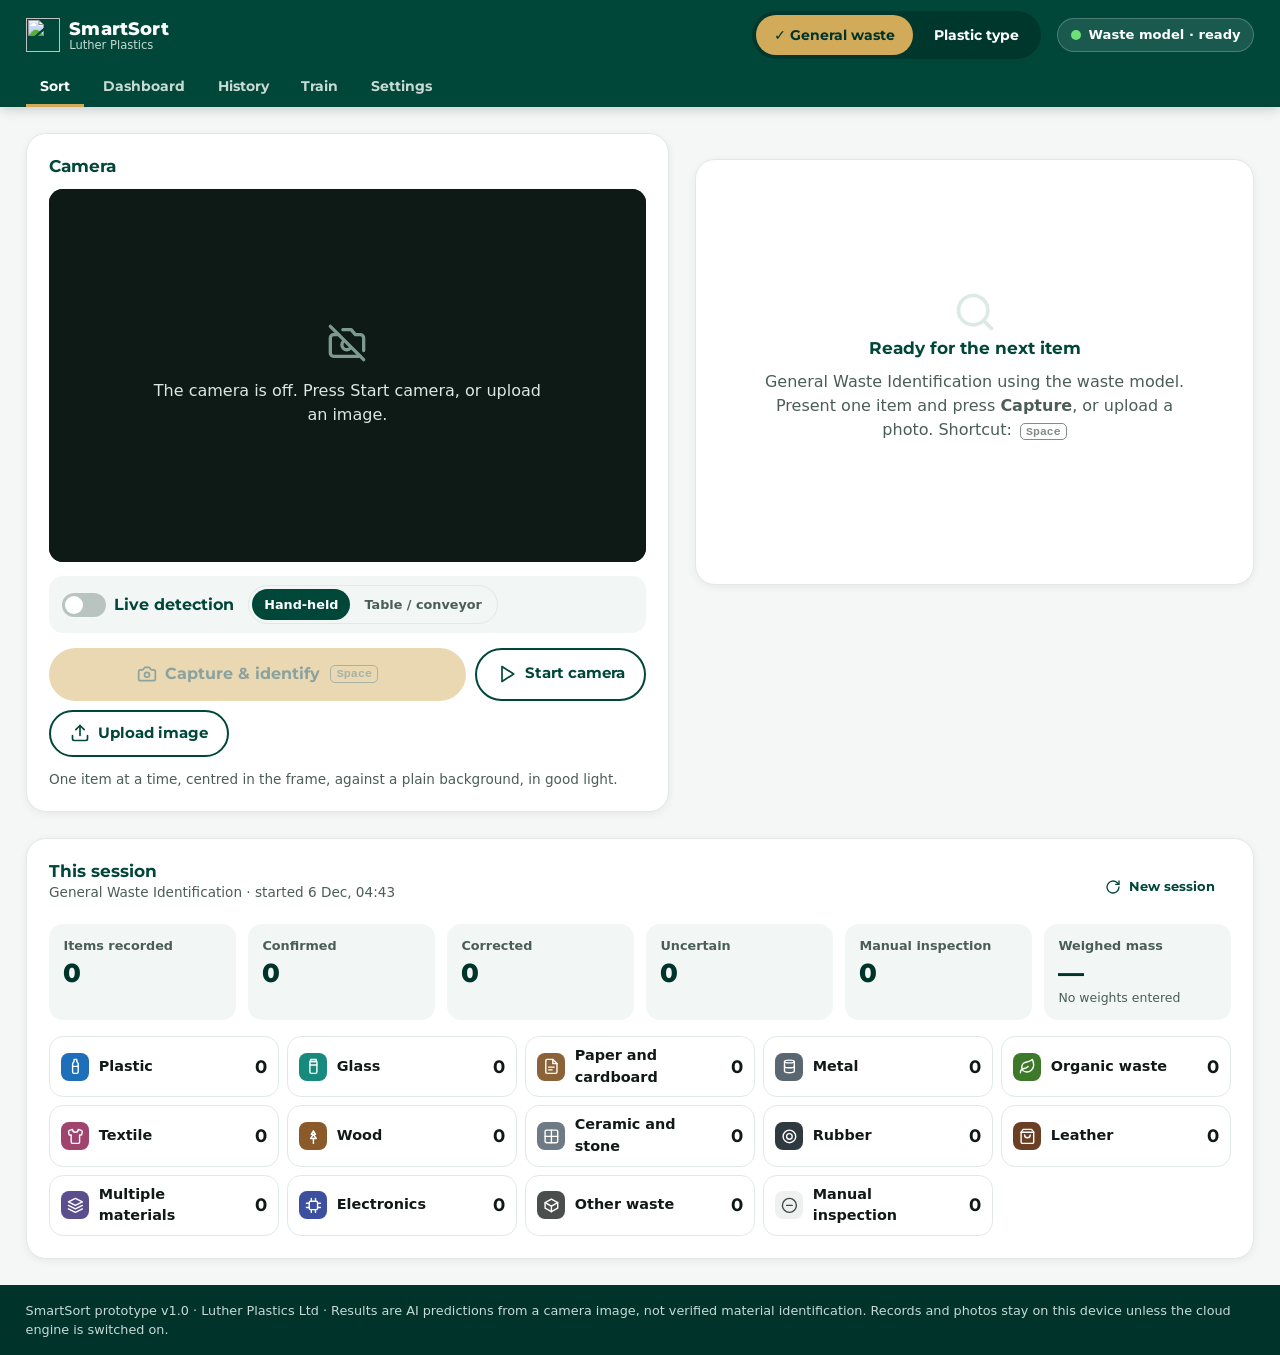
==== index.html @ f482f309 "SmartSort: AI-assisted waste identification and sorting prototype Browser-based operator console for" ====
<!DOCTYPE html>
<html lang="en">
<head>
<meta charset="UTF-8">
<meta name="viewport" content="width=device-width, initial-scale=1.0">
<title>SmartSort | Luther Plastics</title>
<meta name="description" content="SmartSort: AI-assisted waste identification and sorting for recycling stations. A Luther Plastics prototype.">
<meta name="robots" content="noindex">
<meta name="theme-color" content="#004739">
<link rel="icon" type="image/png" href="../assets/img/logomark-gold.png">
<link rel="manifest" href="manifest.webmanifest">
<link rel="stylesheet" href="css/smartsort.css">
</head>
<body>
  <a class="skip-link" href="#main">Skip to content</a>

  <header class="topbar">
    <div class="topbar-row">
      <div class="brand">
        <img src="../assets/img/logomark-gold.png" alt="" width="34" height="34">
        <div class="brand-text"><b>SmartSort</b><span>Luther Plastics</span></div>
      </div>

      <div class="mode-switch" role="radiogroup" aria-label="Operating mode" id="mode-switch">
        <button type="button" role="radio" data-mode="general" aria-checked="true">General waste</button>
        <button type="button" role="radio" data-mode="plastic" aria-checked="false">Plastic type</button>
      </div>

      <div class="engine-chip" id="engine-chip" data-state="loading" role="status">
        <span class="engine-dot" aria-hidden="true"></span>
        <span id="engine-text">Starting&hellip;</span>
        <button type="button" class="link-btn" id="engine-retry" hidden>Retry</button>
      </div>
    </div>
    <nav class="tabs" aria-label="Sections">
      <button type="button" data-view="sort" aria-current="page">Sort</button>
      <button type="button" data-view="dashboard">Dashboard</button>
      <button type="button" data-view="history">History</button>
      <button type="button" data-view="train">Train</button>
      <button type="button" data-view="settings">Settings</button>
    </nav>
  </header>

  <div class="banners" id="banners" aria-live="polite"></div>

  <main id="main">
    <!-- ================= SORT ================= -->
    <section class="view" id="view-sort" aria-labelledby="sort-title">
      <h1 class="visually-hidden" id="sort-title">Sort items</h1>
      <div class="sort-grid">
        <div class="panel camera-panel">
          <div class="panel-head">
            <h2>Camera</h2>
            <label class="camera-select-wrap" hidden>
              <span class="visually-hidden">Camera</span>
              <select id="camera-select"></select>
            </label>
          </div>
          <div class="viewport" id="viewport">
            <video id="video" playsinline muted autoplay></video>
            <div class="frame-guide" aria-hidden="true"></div>
            <canvas class="overlay" id="overlay" aria-hidden="true"></canvas>
            <div class="flash" id="flash" aria-hidden="true"></div>
            <div class="viewport-msg" id="camera-msg">
              <div id="camera-msg-icon"></div>
              <p id="camera-msg-text">The camera is off.</p>
            </div>
          </div>
          <div class="live-bar">
            <label class="switch"><input type="checkbox" id="live-toggle" role="switch"><span class="switch-ui" aria-hidden="true"></span><span>Live detection</span></label>
            <div class="seg seg-sm" role="radiogroup" aria-label="Live layout" id="live-layout">
              <button type="button" role="radio" data-layout="handheld" aria-checked="true">Hand-held</button>
              <button type="button" role="radio" data-layout="table" aria-checked="false">Table / conveyor</button>
            </div>
            <button type="button" class="btn btn-outline btn-sm" id="btn-learn-bg" hidden>Learn empty background</button>
            <span class="live-stats small text-muted" id="live-stats" aria-live="off"></span>
          </div>
          <div class="camera-controls">
            <button type="button" class="btn btn-primary btn-lg" id="btn-capture" disabled>
              <span data-icon="camera"></span> Capture &amp; identify <kbd>Space</kbd>
            </button>
            <button type="button" class="btn btn-outline" id="btn-camera"><span data-icon="play"></span> <span>Start camera</span></button>
            <label class="btn btn-outline" for="file-input"><span data-icon="upload"></span> Upload image</label>
            <input type="file" id="file-input" accept="image/*" class="visually-hidden">
          </div>
          <p class="hint">One item at a time, centred in the frame, against a plain background, in good light.</p>
        </div>

        <div class="panel result-panel" id="result-panel" aria-live="polite" aria-busy="false"></div>
      </div>

      <section class="panel session-panel" aria-labelledby="session-title">
        <div class="panel-head">
          <div>
            <h2 id="session-title">This session</h2>
            <p class="text-muted small" id="session-meta"></p>
          </div>
          <button type="button" class="btn btn-ghost btn-sm" id="btn-new-session"><span data-icon="refresh"></span> New session</button>
        </div>
        <div id="session-body"></div>
      </section>
    </section>

    <section class="view" id="view-dashboard" hidden aria-label="Dashboard"></section>
    <section class="view" id="view-history" hidden aria-label="History"></section>
    <section class="view" id="view-train" hidden aria-label="Train the local model"></section>
    <section class="view" id="view-settings" hidden aria-label="Settings"></section>
  </main>

  <footer class="footer">
    <p>SmartSort prototype v1.0 &middot; Luther Plastics Ltd &middot; Results are AI predictions from a camera image, not verified material identification. Records and photos stay on this device unless the cloud engine is switched on.</p>
  </footer>

  <div class="toast" id="toast" role="status" aria-live="polite"></div>
  <div class="tooltip" id="tooltip" role="tooltip" hidden></div>

  <script type="module" src="js/app.js"></script>
</body>
</html>
---- css/smartsort.css ----
/* =========================================================
   SMARTSORT, STYLES
   Brand tokens match ../assets/css/app.css (Luther Plastics Brand
   Guidelines 2026). Operator screen: high contrast, large targets,
   status always shown with an icon and words, never colour alone.
   ========================================================= */
@import url('https://fonts.googleapis.com/css2?family=Montserrat:wght@500;600;700;800&display=swap');

:root{
  --lp-green:#004739; --lp-green-2:#237428; --lp-gold:#D1AB59;
  --lp-green-900:#00332A; --lp-green-700:#0B5442; --lp-green-100:#DCE9E4; --lp-green-50:#F2F7F5;
  --lp-gold-600:#B58C3E; --lp-gold-200:#EFDDB2;
  --color-text:#101915; --color-text-muted:#4B5D57; --color-border:#E1E9E6;
  --color-on-dark-muted:#C7DAD3; --color-danger:#B3261E;
  --bg:#F4F7F6; --surface:#FFFFFF;
  --ok:#1E6B24; --ok-bg:#E3F1E4; --ok-line:#7DB883;
  --warn:#6B4A00; --warn-bg:#FFF3D6; --warn-line:#E0A100;
  --none:#3E4A46; --none-bg:#EEF1F0; --none-line:#B9C4C0;
  --font-heading:'Montserrat','Segoe UI',system-ui,Arial,sans-serif;
  --font-body:'Segoe UI',system-ui,-apple-system,'Montserrat',Arial,sans-serif;
  --radius-sm:8px; --radius-md:14px; --radius-lg:20px; --radius-pill:999px;
  --shadow-sm:0 2px 8px rgba(0,20,14,0.06); --shadow-md:0 12px 32px rgba(0,20,14,0.10);
  --ease:cubic-bezier(0.16,1,0.3,1);
  --gutter:clamp(16px, 2vw, 28px);
}

*,*::before,*::after{ box-sizing:border-box; }
html{ -webkit-text-size-adjust:100%; }
body{ margin:0; font-family:var(--font-body); color:var(--color-text); background:var(--bg); line-height:1.5; min-height:100vh; display:flex; flex-direction:column; }
main{ flex:1; width:100%; max-width:1400px; margin:0 auto; padding:var(--gutter); }
img{ max-width:100%; display:block; }
h1,h2,h3{ font-family:var(--font-heading); line-height:1.2; margin:0 0 0.5em; color:var(--lp-green); }
h1{ font-size:clamp(1.4rem, 1.2rem + 1vw, 1.9rem); font-weight:800; }
h2{ font-size:1.05rem; font-weight:700; }
h3{ font-size:0.95rem; font-weight:700; }
p{ margin:0 0 0.75em; }
[hidden]{ display:none !important; }
code{ font-family:ui-monospace,Consolas,monospace; font-size:0.85em; word-break:break-all; }
kbd{ font-family:ui-monospace,Consolas,monospace; font-size:0.72em; font-weight:600; padding:0.1em 0.45em; border-radius:5px; border:1px solid currentColor; opacity:0.7; margin-left:0.25em; }
.text-muted{ color:var(--color-text-muted); }
.text-warn{ color:var(--warn); font-weight:600; }
.small{ font-size:0.85rem; }
.nowrap{ white-space:nowrap; }
.eyebrow{ font-size:0.72rem; font-weight:700; letter-spacing:0.12em; text-transform:uppercase; color:var(--lp-gold-600); margin:0 0 0.25rem; }
.visually-hidden{ position:absolute !important; width:1px; height:1px; overflow:hidden; clip:rect(0 0 0 0); white-space:nowrap; }
.skip-link{ position:absolute; left:-9999px; top:0.5rem; background:#fff; color:var(--lp-green); padding:0.6rem 1rem; border-radius:var(--radius-sm); z-index:100; }
.skip-link:focus{ left:0.5rem; }
:focus-visible{ outline:3px solid var(--lp-gold); outline-offset:2px; }
.ico{ width:20px; height:20px; flex-shrink:0; }
.ico-xl{ width:44px; height:44px; color:var(--lp-green-100); }

/* ---------- Buttons ---------- */
.btn{
  display:inline-flex; align-items:center; justify-content:center; gap:0.5rem;
  font-family:var(--font-heading); font-weight:700; font-size:0.92rem; line-height:1.2;
  padding:0.7rem 1.2rem; min-height:44px; border-radius:var(--radius-pill); border:2px solid transparent;
  cursor:pointer; text-decoration:none; background:none; color:inherit;
  transition: background-color 160ms, box-shadow 160ms, transform 160ms;
}
.btn:disabled{ opacity:0.45; cursor:not-allowed; }
.btn:not(:disabled):active{ transform:translateY(1px); }
.btn-lg{ padding:0.9rem 1.5rem; font-size:1.02rem; min-height:52px; }
.btn-sm{ padding:0.45rem 0.9rem; font-size:0.82rem; min-height:36px; }
.btn-sm .ico{ width:16px; height:16px; }
.btn-primary{ background:var(--lp-gold); color:var(--lp-green-900); }
.btn-primary:not(:disabled):hover{ box-shadow:0 8px 20px rgba(209,171,89,0.35); }
.btn-secondary{ background:var(--lp-green); color:#fff; }
.btn-secondary:not(:disabled):hover{ box-shadow:0 8px 20px rgba(0,71,57,0.25); }
.btn-outline{ border-color:var(--lp-green); color:var(--lp-green); background:#fff; }
.btn-outline:not(:disabled):hover{ background:var(--lp-green-50); }
.btn-ghost{ color:var(--lp-green); }
.btn-ghost:not(:disabled):hover{ background:var(--lp-green-50); }
.btn-danger{ border-color:var(--color-danger); color:var(--color-danger); background:#fff; }
.btn-danger:hover{ background:#FCEDEC; }
.btn-row{ display:flex; flex-wrap:wrap; gap:0.6rem; align-items:center; }
label.btn{ position:relative; }
label.btn:focus-within{ outline:3px solid var(--lp-gold); outline-offset:2px; }
.icon-btn{ display:inline-flex; align-items:center; justify-content:center; width:36px; height:36px; border-radius:50%; border:0; background:none; color:var(--color-text-muted); cursor:pointer; }
.icon-btn:hover{ background:var(--lp-green-50); color:var(--color-danger); }
.link-btn{ border:0; background:none; padding:0; font:inherit; font-weight:700; color:inherit; text-decoration:underline; cursor:pointer; white-space:nowrap; }

/* ---------- Top bar ---------- */
.topbar{ background:var(--lp-green); color:#fff; position:sticky; top:0; z-index:20; box-shadow:0 2px 12px rgba(0,20,14,0.2); }
.topbar-row{ max-width:1400px; margin:0 auto; padding:0.7rem var(--gutter) 0.5rem; display:flex; align-items:center; gap:1rem; flex-wrap:wrap; }
.brand{ display:flex; align-items:center; gap:0.6rem; margin-right:auto; }
.brand img{ width:34px; height:34px; }
.brand-text{ display:flex; flex-direction:column; line-height:1.1; }
.brand-text b{ font-family:var(--font-heading); font-size:1.15rem; font-weight:800; letter-spacing:0.01em; }
.brand-text span{ font-size:0.72rem; color:var(--color-on-dark-muted); }

.mode-switch{ display:flex; background:rgba(0,0,0,0.22); border-radius:var(--radius-pill); padding:4px; gap:4px; }
.mode-switch button{ font-family:var(--font-heading); font-weight:700; font-size:0.9rem; color:#fff; background:none; border:0; border-radius:var(--radius-pill); padding:0.55rem 1.1rem; cursor:pointer; min-height:40px; }
.mode-switch button[aria-checked="true"]{ background:var(--lp-gold); color:var(--lp-green-900); }
.mode-switch button[aria-checked="true"]::before{ content:"\2713  "; }
.mode-switch button:not([aria-checked="true"]):hover{ background:rgba(255,255,255,0.1); }

.engine-chip{ display:flex; align-items:center; gap:0.5rem; font-size:0.82rem; font-weight:600; background:rgba(255,255,255,0.1); border:1px solid rgba(255,255,255,0.22); padding:0.4rem 0.8rem; border-radius:var(--radius-pill); }
.engine-dot{ width:10px; height:10px; border-radius:50%; background:#9FB3AC; flex-shrink:0; }
.engine-chip[data-state="ready"] .engine-dot{ background:#6EE07A; }
.engine-chip[data-state="warn"] .engine-dot{ background:#FFC23D; }
.engine-chip[data-state="error"] .engine-dot{ background:#FF7A70; }
.engine-chip[data-state="loading"] .engine-dot{ background:transparent; border:2px solid #fff; border-top-color:transparent; animation:spin 0.9s linear infinite; }

.tabs{ max-width:1400px; margin:0 auto; padding:0 var(--gutter); display:flex; gap:0.25rem; overflow-x:auto; scrollbar-width:none; }
.tabs button{ font-family:var(--font-heading); font-weight:700; font-size:0.88rem; color:var(--color-on-dark-muted); background:none; border:0; border-bottom:3px solid transparent; padding:0.6rem 0.9rem; cursor:pointer; white-space:nowrap; }
.tabs button:hover{ color:#fff; }
.tabs button[aria-current="page"]{ color:#fff; border-bottom-color:var(--lp-gold); }

/* ---------- Banners, toast, tooltip ---------- */
.banners{ max-width:1400px; width:100%; margin:0 auto; padding:0 var(--gutter); }
.banners:not(:empty){ padding-top:var(--gutter); display:flex; flex-direction:column; gap:0.5rem; }
.banner{ display:flex; align-items:center; gap:0.75rem; padding:0.6rem 0.75rem 0.6rem 1rem; border-radius:var(--radius-md); border:1px solid; font-size:0.9rem; }
.banner p{ margin:0; flex:1; }
.banner-info{ background:#EAF2FB; border-color:#B9D3EE; color:#173F66; }
.banner-warn{ background:var(--warn-bg); border-color:var(--warn-line); color:var(--warn); }
.banner-error{ background:#FCEDEC; border-color:#E8A29D; color:#7A1A14; }

.toast{ position:fixed; left:50%; bottom:24px; transform:translate(-50%, 20px); opacity:0; pointer-events:none; background:var(--lp-green-900); color:#fff; padding:0.75rem 1.2rem; border-radius:var(--radius-md); box-shadow:var(--shadow-md); font-weight:600; font-size:0.92rem; max-width:min(560px, calc(100vw - 32px)); transition:opacity 200ms, transform 200ms var(--ease); z-index:50; }
.toast.show{ opacity:1; transform:translate(-50%, 0); }
.toast[data-kind="ok"]{ background:var(--ok); }
.toast[data-kind="warn"]{ background:#7A5400; }
.toast[data-kind="error"]{ background:var(--color-danger); }
.tooltip{ position:absolute; z-index:60; background:var(--lp-green-900); color:#fff; font-size:0.8rem; padding:0.4rem 0.6rem; border-radius:6px; pointer-events:none; max-width:280px; box-shadow:var(--shadow-sm); }

/* ---------- Panels and shared ---------- */
.panel{ background:var(--surface); border:1px solid var(--color-border); border-radius:var(--radius-lg); padding:clamp(1rem, 0.8rem + 0.8vw, 1.4rem); box-shadow:var(--shadow-sm); }
.panel + .panel, .view > .panel{ margin-top:var(--gutter); }
.panel-head{ display:flex; align-items:center; justify-content:space-between; gap:1rem; margin-bottom:0.75rem; flex-wrap:wrap; }
.panel-head h2{ margin:0; }
.view-head{ display:flex; align-items:flex-end; justify-content:space-between; gap:1rem; flex-wrap:wrap; margin-bottom:var(--gutter); }
.view-head h1{ margin:0 0 0.2rem; }
.view-head p{ margin:0; }
.hint{ font-size:0.85rem; color:var(--color-text-muted); margin:0.75rem 0 0; }
.field{ display:flex; flex-direction:column; gap:0.3rem; font-size:0.85rem; font-weight:600; color:var(--color-text-muted); min-width:0; }
.field input, .field select, .field textarea, .cat-table input[type=text], .cat-table textarea, .weight-edit{
  font:inherit; font-weight:500; color:var(--color-text); padding:0.55rem 0.7rem; border:1px solid #C9D6D1; border-radius:var(--radius-sm); background:#fff; min-height:40px; width:100%;
}
.field input:focus, .field select:focus, .field textarea:focus{ outline:2px solid var(--lp-gold); border-color:var(--lp-gold); }
.field-inline{ flex-direction:row; align-items:center; gap:0.6rem; flex-wrap:wrap; }
.field-inline > span{ display:inline-flex; align-items:center; gap:0.35rem; }
.field-inline input{ width:9rem; }
.check{ display:flex; align-items:flex-start; gap:0.5rem; font-size:0.9rem; cursor:pointer; }
.check input{ width:18px; height:18px; margin-top:0.15rem; accent-color:var(--lp-green); flex-shrink:0; }
.seg{ display:inline-flex; flex-wrap:wrap; background:var(--lp-green-50); border:1px solid var(--color-border); border-radius:var(--radius-pill); padding:3px; gap:2px; }
.seg button{ font:inherit; font-size:0.85rem; font-weight:600; border:0; background:none; padding:0.45rem 0.9rem; border-radius:var(--radius-pill); cursor:pointer; color:var(--color-text-muted); }
.seg button[aria-checked="true"]{ background:var(--lp-green); color:#fff; }
.tag{ display:inline-flex; align-items:center; gap:0.25rem; font-size:0.72rem; font-weight:700; padding:0.15em 0.6em; border-radius:var(--radius-pill); background:var(--none-bg); color:var(--none); white-space:nowrap; }
.tag .ico{ width:14px; height:14px; }
.tag-ok, .tag-confirmed{ background:var(--ok-bg); color:var(--ok); }
.tag-warn, .tag-manual{ background:var(--warn-bg); color:var(--warn); }
.tag-corrected{ background:#EAF2FB; color:#173F66; }
.spinner{ width:34px; height:34px; border-radius:50%; border:4px solid var(--lp-green-100); border-top-color:var(--lp-green); animation:spin 0.9s linear infinite; margin-bottom:0.75rem; }
@keyframes spin{ to{ transform:rotate(360deg); } }
.state-title{ font-family:var(--font-heading); font-weight:700; color:var(--lp-green); margin:0 0 0.2rem; }
/* position:relative keeps absolutely positioned children (visually-hidden
   header labels) inside the scroller instead of widening the page. */
.table-scroll{ overflow-x:auto; max-width:100%; position:relative; }
.empty-state{ text-align:center; padding:2.5rem 1rem; color:var(--color-text-muted); }
.empty-state .ico-xl{ margin:0 auto 0.75rem; }

/* ---------- Category marks and bins ---------- */
.cat-mark{ display:inline-flex; align-items:center; justify-content:center; flex-shrink:0; border-radius:10px; background:var(--cat, #4A4F4D); color:#fff; }
.cat-mark .ico{ width:60%; height:60%; }
.cat-mark-xs{ width:20px; height:20px; border-radius:6px; }
.cat-mark-sm{ width:28px; height:28px; border-radius:8px; }
.cat-mark-md{ width:40px; height:40px; }
.cat-mark-lg{ width:56px; height:56px; border-radius:14px; }
.cat-mark.is-resin{ background:none; color:var(--cat); }
.cat-mark.is-resin svg{ width:100%; height:100%; }
.cat-mark.is-none{ background:var(--none-bg); color:var(--none); }
.bin-svg{ width:64px; height:72px; flex-shrink:0; }

/* ---------- Sort view ---------- */
.sort-grid{ display:grid; grid-template-columns:minmax(0, 1.15fr) minmax(0, 1fr); gap:var(--gutter); align-items:start; }
.viewport{ position:relative; aspect-ratio:16/10; background:#0E1A16; border-radius:var(--radius-md); overflow:hidden; }
.viewport.drop{ outline:3px dashed var(--lp-gold); outline-offset:-6px; }
.viewport video{ width:100%; height:100%; object-fit:cover; display:block; }
.frame-guide{ position:absolute; top:6%; bottom:6%; left:50%; aspect-ratio:1/1; transform:translateX(-50%); border:2px dashed rgba(255,255,255,0.55); border-radius:12px; pointer-events:none; }
.viewport-msg{ position:absolute; inset:0; display:flex; flex-direction:column; align-items:center; justify-content:center; gap:0.6rem; text-align:center; color:#DDE7E3; padding:1.5rem; background:#0E1A16; }
.viewport-msg .ico{ width:40px; height:40px; color:#7E9A90; }
.viewport-msg p{ margin:0; max-width:40ch; }
.flash{ position:absolute; inset:0; background:#fff; opacity:0; pointer-events:none; }
.flash.go{ animation:flash 300ms ease-out; }
@keyframes flash{ from{ opacity:0.65; } to{ opacity:0; } }
.camera-controls{ display:flex; flex-wrap:wrap; gap:0.6rem; margin-top:0.9rem; }
.camera-controls .btn{ white-space:nowrap; }
.camera-controls #btn-capture{ flex:1 1 260px; }
.camera-select-wrap select{ font:inherit; font-size:0.85rem; padding:0.35rem 0.6rem; border-radius:var(--radius-sm); border:1px solid #C9D6D1; max-width:240px; }

.result-panel{ min-height:420px; }
.result-idle{ display:flex; flex-direction:column; align-items:center; justify-content:center; text-align:center; min-height:380px; gap:0.25rem; }
.result-idle p{ max-width:44ch; }
.result-busy{ display:flex; gap:1.2rem; align-items:center; }
.result-thumb-wrap{ position:relative; flex-shrink:0; }
.result-thumb{ width:132px; height:132px; object-fit:cover; border-radius:var(--radius-md); background:var(--lp-green-50); flex-shrink:0; }
.scan{ position:absolute; left:0; right:0; height:3px; background:var(--lp-gold); box-shadow:0 0 14px 3px rgba(209,171,89,0.6); animation:scan 1.4s var(--ease) infinite alternate; }
@keyframes scan{ from{ top:4%; } to{ top:94%; } }

.result-top{ display:flex; gap:1rem; align-items:flex-start; }
.result-main{ min-width:0; flex:1; }
.status-pill{ display:inline-flex; align-items:center; gap:0.4rem; font-weight:700; font-size:0.85rem; padding:0.3rem 0.75rem; border-radius:var(--radius-pill); border:1px solid; margin-bottom:0.5rem; }
.status-pill .ico{ width:18px; height:18px; }
.status-ok{ background:var(--ok-bg); color:var(--ok); border-color:var(--ok-line); }
.status-warn{ background:var(--warn-bg); color:var(--warn); border-color:var(--warn-line); }
.status-none{ background:var(--none-bg); color:var(--none); border-color:var(--none-line); }
.result-title{ display:flex; align-items:center; gap:0.75rem; font-size:clamp(1.3rem, 1.1rem + 1vw, 1.9rem); font-weight:800; margin:0 0 0.4rem; }
.result-uncertain .result-title, .result-noitem .result-title{ font-size:clamp(1.1rem, 1rem + 0.6vw, 1.35rem); }
.best-guess{ margin:0; color:var(--color-text-muted); }
.conf{ margin-top:0.25rem; }
.conf-row{ display:flex; justify-content:space-between; font-size:0.9rem; }
.conf-row b{ font-size:1.1rem; }
.conf-track{ position:relative; height:10px; background:var(--lp-green-100); border-radius:5px; margin:0.3rem 0 0.25rem; }
.conf-fill{ height:100%; border-radius:5px; background:var(--lp-green-2); }
.conf[data-ok="false"] .conf-fill{ background:var(--warn-line); }
.conf-tick{ position:absolute; top:-4px; bottom:-4px; width:2px; background:var(--lp-green-900); transform:translateX(-1px); }
.conf p{ margin:0; }
.conf-qual{ margin:0.25rem 0 0; }

.destination{ display:flex; gap:1rem; align-items:center; margin:1.1rem 0 0.9rem; padding:0.9rem 1rem; border-radius:var(--radius-md); background:var(--lp-green-50); border-left:6px solid var(--cat); }
.destination p{ margin:0; }
.dest-bin{ font-family:var(--font-heading); font-weight:800; font-size:1.2rem; color:var(--lp-green-900); }
.dest-instr{ margin-top:0.2rem !important; }
.reasons{ background:var(--warn-bg); border:1px solid var(--warn-line); border-radius:var(--radius-md); padding:0.75rem 1rem; margin-bottom:0.75rem; color:var(--warn); }
.result-noitem .reasons{ background:var(--none-bg); border-color:var(--none-line); color:var(--none); }
.reasons-title{ font-weight:700; margin:0 0 0.25rem; }
.reasons ul{ margin:0; padding-left:1.1rem; }
.warnings{ list-style:none; padding:0; margin:0 0 0.75rem; font-size:0.88rem; color:var(--warn); }
.warnings li, .dup-warning{ display:flex; gap:0.4rem; align-items:flex-start; }
.dup-warning{ background:var(--warn-bg); color:var(--warn); padding:0.6rem 0.8rem; border-radius:var(--radius-sm); font-size:0.9rem; font-weight:600; }
.alts{ font-size:0.9rem; color:var(--color-text-muted); }
.tech{ font-size:0.85rem; margin:0.25rem 0 0.9rem; }
.tech summary{ cursor:pointer; font-weight:700; color:var(--lp-green); }
.tech dl{ display:grid; grid-template-columns:auto 1fr; gap:0.25rem 0.9rem; margin:0.6rem 0 0; }
.tech dt{ color:var(--color-text-muted); }
.tech dd{ margin:0; min-width:0; overflow-wrap:anywhere; }
.record-form{ display:flex; flex-direction:column; gap:0.6rem; padding-top:0.9rem; border-top:1px solid var(--color-border); }
.training-note{ margin:0.4rem 0 0; }
.actions{ display:flex; flex-wrap:wrap; gap:0.6rem; margin-top:1rem; }
.picker{ margin-top:1rem; }
.picker-title{ font-weight:700; }
.picker-grid{ display:grid; grid-template-columns:repeat(auto-fill, minmax(150px, 1fr)); gap:0.5rem; margin-bottom:0.6rem; }
.pick{ display:flex; align-items:center; gap:0.5rem; text-align:left; font:inherit; font-weight:700; padding:0.6rem 0.7rem; min-height:52px; border:2px solid var(--color-border); border-radius:var(--radius-md); background:#fff; cursor:pointer; color:var(--color-text); }
.pick:hover, .pick:focus-visible{ border-color:var(--lp-green); background:var(--lp-green-50); }
.pick kbd{ margin:0; }
.result-recorded{ display:flex; gap:1.2rem; align-items:flex-start; min-height:200px; }
.result-recorded p{ margin:0 0 0.4rem; }

.session-panel{ margin-top:var(--gutter); }
.tiles{ display:grid; grid-template-columns:repeat(auto-fit, minmax(170px, 1fr)); gap:0.75rem; }
.tiles + *{ margin-top:var(--gutter); }
.tiles-session .tile{ background:var(--lp-green-50); border-radius:var(--radius-md); padding:0.75rem 0.9rem; }
.tile{ display:flex; flex-direction:column; gap:0.15rem; min-width:0; }
.tile-label{ font-size:0.8rem; font-weight:600; color:var(--color-text-muted); }
.tile-value{ font-family:var(--font-heading); font-size:1.6rem; font-weight:800; color:var(--lp-green-900); line-height:1.15; }
.tile-sub{ font-size:0.78rem; color:var(--color-text-muted); }
.cat-counts{ list-style:none; padding:0; margin:1rem 0 0; display:grid; grid-template-columns:repeat(auto-fill, minmax(200px, 1fr)); gap:0.5rem; }
.cat-counts li{ display:flex; align-items:center; gap:0.6rem; padding:0.5rem 0.7rem; border:1px solid var(--color-border); border-radius:var(--radius-md); }
.cat-counts .cc-label{ flex:1; min-width:0; font-weight:600; font-size:0.9rem; }
.cat-counts b{ font-family:var(--font-heading); font-size:1.15rem; }
.cat-counts .cc-kg{ font-size:0.78rem; color:var(--color-text-muted); }
.cat-counts li.bump{ animation:bump 900ms var(--ease); }
@keyframes bump{ 0%{ background:var(--lp-gold-200); } 100%{ background:transparent; } }

/* ---------- Dashboard ---------- */
.dash-hero{ display:flex; align-items:flex-end; justify-content:space-between; gap:1rem; margin-bottom:var(--gutter); }
.dash-hero > div{ display:flex; flex-direction:column; gap:0.1rem; }
.hero-value{ font-family:var(--font-heading); font-size:clamp(2.6rem, 2rem + 2.5vw, 3.6rem); font-weight:800; color:var(--lp-green-900); line-height:1.05; }
.view > .tiles .tile.panel{ margin-top:0; }
.dash-grid{ display:grid; grid-template-columns:repeat(2, minmax(0, 1fr)); gap:var(--gutter); }
.dash-grid .panel{ margin-top:0; }
.empty-chart{ color:var(--color-text-muted); font-size:0.9rem; padding:1.5rem 0; }
.hbars{ list-style:none; padding:0; margin:0; display:flex; flex-direction:column; gap:0.55rem; }
.hbars li{ display:grid; grid-template-columns:minmax(90px, 34%) 1fr auto; align-items:center; gap:0.6rem; font-size:0.88rem; }
.hb-label{ display:flex; align-items:center; gap:0.4rem; min-width:0; overflow:hidden; text-overflow:ellipsis; white-space:nowrap; }
.hb-track{ height:18px; display:flex; align-items:center; }
.hb-bar{ display:block; height:16px; min-width:2px; background:var(--lp-green-700); border-radius:0 4px 4px 0; cursor:default; }
.hb-bar:hover, .hb-bar:focus-visible{ background:var(--lp-green-2); }
.hb-value{ font-variant-numeric:tabular-nums; font-weight:600; color:var(--color-text); min-width:3.5rem; text-align:right; }
.cols-wrap{ display:flex; gap:0.5rem; height:180px; }
.cols-y{ display:flex; flex-direction:column; justify-content:space-between; font-size:0.75rem; color:#898781; padding-bottom:1.4rem; font-variant-numeric:tabular-nums; }
.cols{ flex:1; display:flex; align-items:stretch; gap:2px; border-left:1px solid #E1E0D9; min-width:0; }
.col{ flex:1; display:flex; flex-direction:column; justify-content:flex-end; align-items:center; min-width:0; }
.col-bar{ width:100%; max-width:24px; min-height:1px; background:var(--lp-green-700); border-radius:4px 4px 0 0; }
.col-bar:hover, .col-bar:focus-visible{ background:var(--lp-green-2); }
.col-x{ height:1.4rem; font-size:0.68rem; color:#898781; white-space:nowrap; border-top:1px solid #C3C2B7; width:100%; text-align:center; padding-top:0.2rem; overflow:visible; }
.cm{ border-collapse:separate; border-spacing:2px; font-size:0.82rem; }
.cm th{ font-weight:600; color:var(--color-text-muted); padding:0.35rem 0.5rem; text-align:left; white-space:nowrap; }
.cm thead th{ text-align:center; }
.cm-cell{ min-width:44px; height:36px; text-align:center; font-weight:700; border-radius:4px; background:#FAFBFA; color:#B0B8B5; font-variant-numeric:tabular-nums; }
.cm-cell.diag{ box-shadow:inset 0 0 0 2px var(--lp-gold); }
.note-panel ul{ margin:0; padding-left:1.1rem; font-size:0.9rem; color:var(--color-text-muted); }
.note-panel li{ margin:0.3rem 0; }

/* ---------- History ---------- */
.filters{ display:flex; flex-wrap:wrap; gap:0.9rem; align-items:flex-end; margin-bottom:var(--gutter); }
.filters .field{ min-width:150px; }
.table-panel{ padding:0; overflow:hidden; }
table.history, table.simple, .cat-table{ width:100%; border-collapse:collapse; font-size:0.88rem; }
table.history th, table.simple th, .cat-table th{ text-align:left; font-weight:700; color:var(--color-text-muted); font-size:0.78rem; text-transform:uppercase; letter-spacing:0.04em; padding:0.7rem 0.6rem; border-bottom:1px solid var(--color-border); background:#FAFCFB; white-space:nowrap; }
table.history td, table.simple td, .cat-table td{ padding:0.55rem 0.6rem; border-bottom:1px solid var(--color-border); vertical-align:middle; }
table.history tr:last-child td{ border-bottom:0; }
.h-thumb{ width:48px; height:48px; object-fit:cover; border-radius:8px; background:var(--lp-green-50); display:block; }
.weight-edit{ width:6rem !important; min-height:34px !important; padding:0.3rem 0.5rem !important; }
.pager{ display:flex; align-items:center; justify-content:center; gap:1rem; padding:0.75rem; border-top:1px solid var(--color-border); font-size:0.88rem; }
table.simple{ margin-top:var(--gutter); }

/* ---------- Train ---------- */
.train-grid{ display:grid; grid-template-columns:minmax(260px, 360px) minmax(0, 1fr); gap:var(--gutter); align-items:start; }
.train-camera{ position:sticky; top:120px; }
.viewport-sm{ aspect-ratio:4/3; }
.steps{ padding-left:1.1rem; margin:0.9rem 0 0; color:var(--color-text-muted); }
.steps li{ margin:0.25rem 0; }
.train-classes{ display:grid; grid-template-columns:repeat(auto-fill, minmax(260px, 1fr)); gap:0.9rem; }
.train-classes .panel{ margin-top:0; }
.class-card header{ display:flex; gap:0.7rem; align-items:center; margin-bottom:0.6rem; }
.class-card h3{ margin:0; }
.class-card p{ margin:0; }
.thumbs{ display:grid; grid-template-columns:repeat(6, 1fr); gap:4px; margin-bottom:0.75rem; min-height:4px; }
.thumb{ position:relative; aspect-ratio:1; border-radius:6px; overflow:hidden; background:var(--lp-green-50); }
.thumb img{ width:100%; height:100%; object-fit:cover; }
.thumb-more{ display:flex; align-items:center; justify-content:center; font-size:0.78rem; font-weight:700; color:var(--color-text-muted); }
.thumb-del{ position:absolute; top:2px; right:2px; width:22px; height:22px; border-radius:50%; border:0; background:rgba(0,0,0,0.6); color:#fff; display:flex; align-items:center; justify-content:center; cursor:pointer; opacity:0; padding:0; }
.thumb-del .ico{ width:14px; height:14px; }
.thumb:hover .thumb-del, .thumb-del:focus-visible{ opacity:1; }
@media (hover:none){ .thumb-del{ opacity:1; } }

/* ---------- Settings ---------- */
.form-grid{ display:grid; grid-template-columns:repeat(auto-fit, minmax(260px, 1fr)); gap:0.9rem 1.2rem; align-items:end; }
.engines{ border:0; padding:0; margin:0 0 1rem; display:grid; grid-template-columns:repeat(auto-fit, minmax(240px, 1fr)); gap:0.6rem; }
.engines legend{ font-family:var(--font-heading); font-weight:700; color:var(--lp-green); margin-bottom:0.5rem; font-size:0.95rem; }
.engine-opt{ display:flex; gap:0.6rem; align-items:flex-start; padding:0.75rem; border:2px solid var(--color-border); border-radius:var(--radius-md); cursor:pointer; }
.engine-opt.is-on{ border-color:var(--lp-green); background:var(--lp-green-50); }
.engine-opt input{ margin-top:0.2rem; accent-color:var(--lp-green); width:18px; height:18px; flex-shrink:0; }
.engine-opt > span{ display:flex; flex-direction:column; gap:0.2rem; font-size:0.9rem; }
.custom-model{ border:1px dashed #C9D6D1; border-radius:var(--radius-md); padding:0.9rem 1rem; margin-bottom:1rem; }
.custom-model.is-muted{ opacity:0.75; }
.custom-grid{ display:grid; grid-template-columns:repeat(auto-fit, minmax(220px, 1fr)); gap:0.75rem; margin-bottom:0.75rem; }
.thresholds{ margin-bottom:1rem; }
.range-field input[type=range]{ padding:0; min-height:28px; accent-color:var(--lp-green); }
.range-field b{ color:var(--color-text); }
.cat-table td input[type=text], .cat-table textarea{ min-width:130px; min-height:36px; padding:0.35rem 0.5rem; }
.cat-table textarea{ min-width:200px; resize:vertical; }
.cat-table input[type=color]{ width:44px; height:36px; border:1px solid #C9D6D1; border-radius:6px; padding:2px; background:#fff; }
.cat-table input[type=checkbox]{ width:18px; height:18px; accent-color:var(--lp-green); }
.cat-table td .small{ display:block; margin-top:0.15rem; }
.add-cat{ display:flex; flex-wrap:wrap; gap:0.75rem; align-items:flex-end; margin-top:0.9rem; }
.add-cat .field{ width:min(280px, 100%); }
.add-cat p{ flex-basis:100%; margin:0; }

/* ---------- Footer ---------- */
.footer{ background:var(--lp-green-900); color:var(--color-on-dark-muted); font-size:0.8rem; }
.footer p{ max-width:1400px; margin:0 auto; padding:1rem var(--gutter); }

/* ---------- Responsive ---------- */
@media (max-width: 1100px){
  .sort-grid, .dash-grid{ grid-template-columns:minmax(0, 1fr); }
  .result-panel{ min-height:0; }
  .result-idle{ min-height:220px; }
}
@media (max-width: 860px){
  .train-grid{ grid-template-columns:minmax(0, 1fr); }
  .train-camera{ position:static; }
}
@media (max-width: 640px){
  .topbar-row{ gap:0.6rem; }
  .mode-switch{ order:3; width:100%; }
  .mode-switch button{ flex:1; padding:0.5rem 0.6rem; }
  .engine-chip{ font-size:0.75rem; }
  .result-top, .result-busy, .result-recorded{ flex-direction:column; }
  .result-thumb{ width:100%; height:auto; aspect-ratio:4/3; }
  .actions .btn{ flex:1 1 100%; }
  .hbars li{ grid-template-columns:minmax(80px, 38%) 1fr auto; }
  kbd, .kbd-hint{ display:none; }
  .tiles{ grid-template-columns:repeat(2, minmax(0, 1fr)); }
  .tile-value{ font-size:1.35rem; }
}
@media (prefers-reduced-motion: reduce){
  *,*::before,*::after{ animation-duration:0.01ms !important; animation-iteration-count:1 !important; transition-duration:0.01ms !important; }
}
@media (forced-colors: active){
  .hb-bar, .col-bar, .conf-fill{ background:CanvasText; }
  .status-pill, .tag{ border:1px solid CanvasText; }
}

/* ---------- Live detection ---------- */
.overlay{ position:absolute; inset:0; width:100%; height:100%; pointer-events:none; }
.viewport[data-live="on"][data-layout="table"] .frame-guide{ display:none; }
.live-bar{ display:flex; flex-wrap:wrap; align-items:center; gap:0.6rem 0.9rem; margin-top:0.9rem; padding:0.6rem 0.8rem; background:var(--lp-green-50); border-radius:var(--radius-md); }
.seg-sm button{ padding:0.35rem 0.75rem; font-size:0.8rem; }
.live-stats{ margin-left:auto; font-variant-numeric:tabular-nums; }
.switch{ display:inline-flex; align-items:center; gap:0.5rem; font-family:var(--font-heading); font-weight:700; color:var(--lp-green); cursor:pointer; position:relative; }
.switch input{ position:absolute; opacity:0; width:44px; height:24px; margin:0; cursor:pointer; z-index:1; }
.switch-ui{ width:44px; height:24px; border-radius:12px; background:#B9C4C0; position:relative; transition:background 160ms; flex-shrink:0; }
.switch-ui::after{ content:""; position:absolute; top:3px; left:3px; width:18px; height:18px; border-radius:50%; background:#fff; transition:transform 160ms var(--ease); }
.switch input:checked + .switch-ui{ background:var(--lp-green-2); }
.switch input:checked + .switch-ui::after{ transform:translateX(20px); }
.switch input:focus-visible + .switch-ui{ outline:3px solid var(--lp-gold); outline-offset:2px; }
.live-panel .result-title{ margin-top:0.25rem; }
.live-h{ margin:1.1rem 0 0.5rem; }
.live-items, .live-feed{ list-style:none; padding:0; margin:0; display:flex; flex-direction:column; gap:0.45rem; }
.live-items li{ display:flex; align-items:center; gap:0.6rem; padding:0.45rem 0.6rem; border:1px solid var(--color-border); border-radius:var(--radius-md); }
.live-items li > span:not(.cat-mark):not(.num-badge):not(.tag){ flex:1; min-width:0; }
.live-items .cat-mark, .live-items .num-badge{ flex:0 0 auto; }
.live-items .tag{ flex:0 1 auto; max-width:42%; }
.live-feed li{ display:grid; grid-template-columns:48px 1fr auto; align-items:center; gap:0.6rem; padding:0.4rem; border-bottom:1px solid var(--color-border); }
.live-feed img{ width:48px; height:48px; object-fit:cover; border-radius:8px; }
.verify select{ font:inherit; font-size:0.82rem; padding:0.3rem 0.4rem; border-radius:var(--radius-sm); border:1px solid #C9D6D1; max-width:150px; }
.machine-line{ display:flex; align-items:center; gap:0.4rem; margin-top:0.9rem; }
.live-auto{ margin-top:0.75rem; }
@media (max-width: 640px){ .live-stats{ margin-left:0; flex-basis:100%; } }
.machine-log{ background:#0E1A16; color:#CFE3DA; font-size:0.78rem; padding:0.75rem; border-radius:var(--radius-sm); overflow-x:auto; margin:0.9rem 0 0; max-height:220px; }
.verify-select{ font:inherit; font-size:0.8rem; margin-top:0.3rem; padding:0.2rem 0.3rem; border-radius:6px; border:1px solid #C9D6D1; }
.tag-auto{ background:#EAF2FB; color:#173F66; }
.scene{ margin:0 0 0.9rem; }
.scene-img{ width:100%; border-radius:var(--radius-md); margin:0.4rem 0 0.6rem; }
.live-items .tag{ white-space:normal; text-align:right; }
.viewport[data-live="on"][data-engine="vision"] .frame-guide{ display:none; }
.num-badge{ display:inline-flex; align-items:center; justify-content:center; width:22px; height:22px; border-radius:50%; background:var(--lp-green-900); color:#fff; font-family:var(--font-heading); font-weight:800; font-size:0.75rem; flex-shrink:0; }
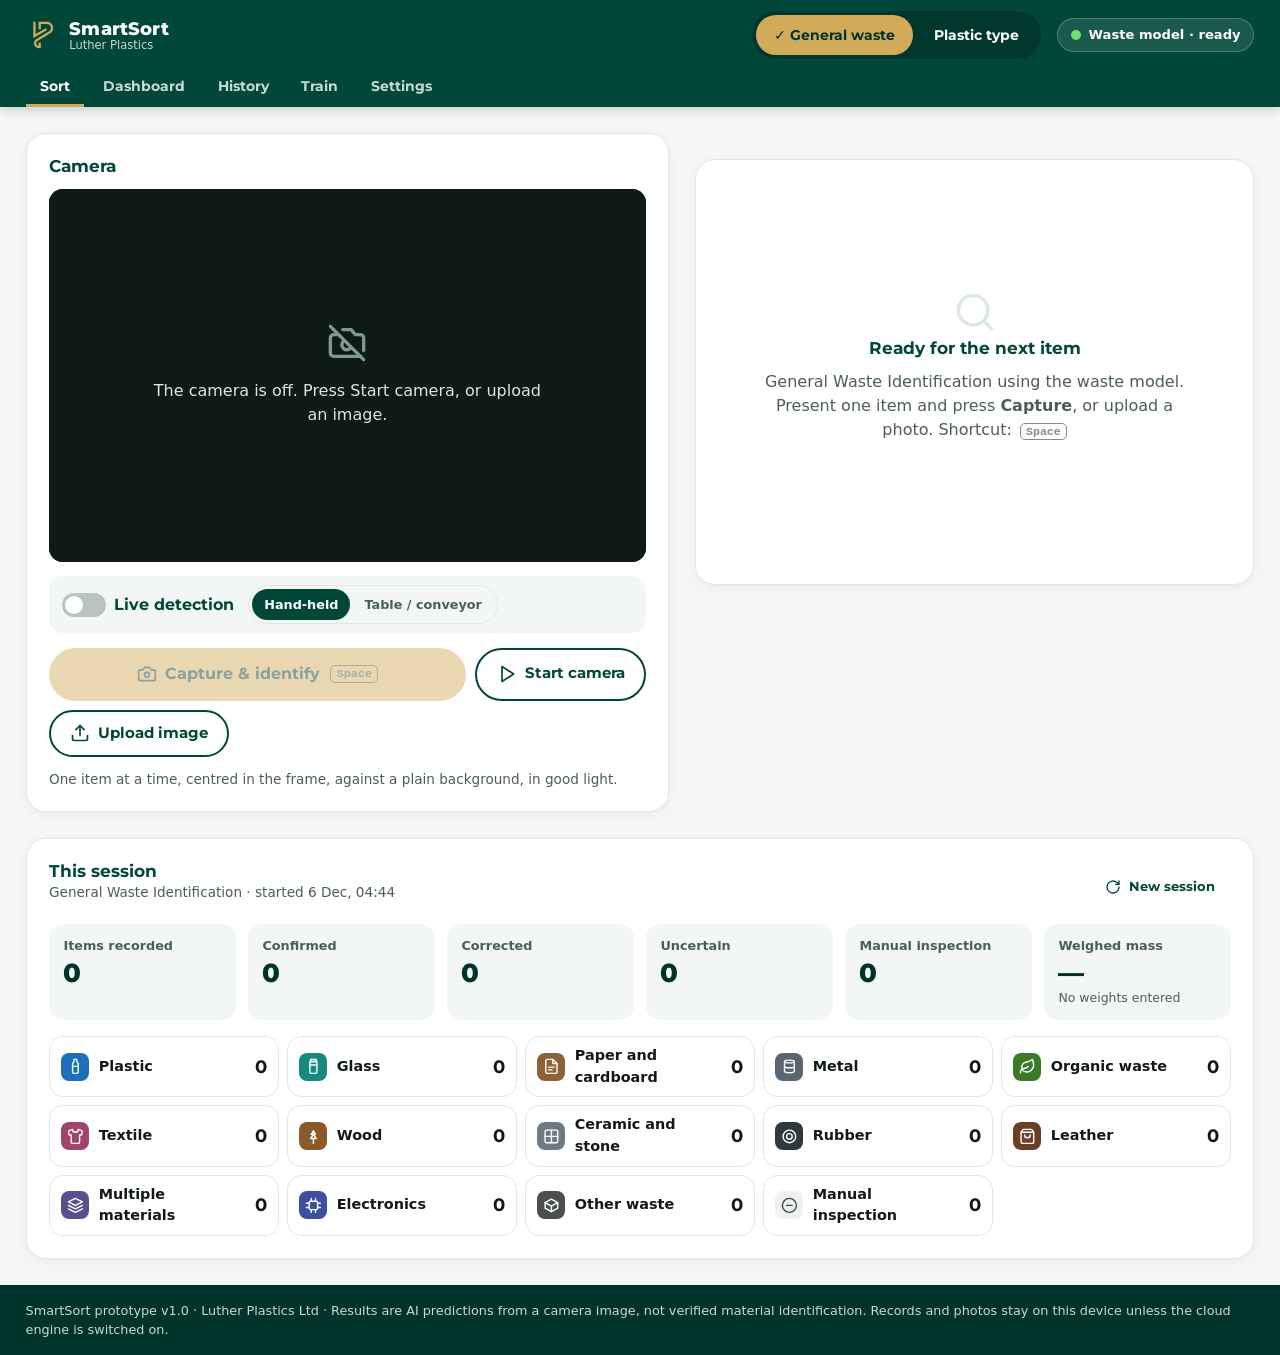
==== commit a890fbb1: "Publish SmartSort on GitHub Pages; make the app self-contained SmartSort no longer reaches outside p" ====
--- a/index.html
+++ b/index.html
@@ -7,7 +7,7 @@
 <meta name="description" content="SmartSort: AI-assisted waste identification and sorting for recycling stations. A Luther Plastics prototype.">
 <meta name="robots" content="noindex">
 <meta name="theme-color" content="#004739">
-<link rel="icon" type="image/png" href="../assets/img/logomark-gold.png">
+<link rel="icon" type="image/png" href="img/logomark-gold.png">
 <link rel="manifest" href="manifest.webmanifest">
 <link rel="stylesheet" href="css/smartsort.css">
 </head>
@@ -17,7 +17,7 @@
   <header class="topbar">
     <div class="topbar-row">
       <div class="brand">
-        <img src="../assets/img/logomark-gold.png" alt="" width="34" height="34">
+        <img src="img/logomark-gold.png" alt="" width="34" height="34">
         <div class="brand-text"><b>SmartSort</b><span>Luther Plastics</span></div>
       </div>
 
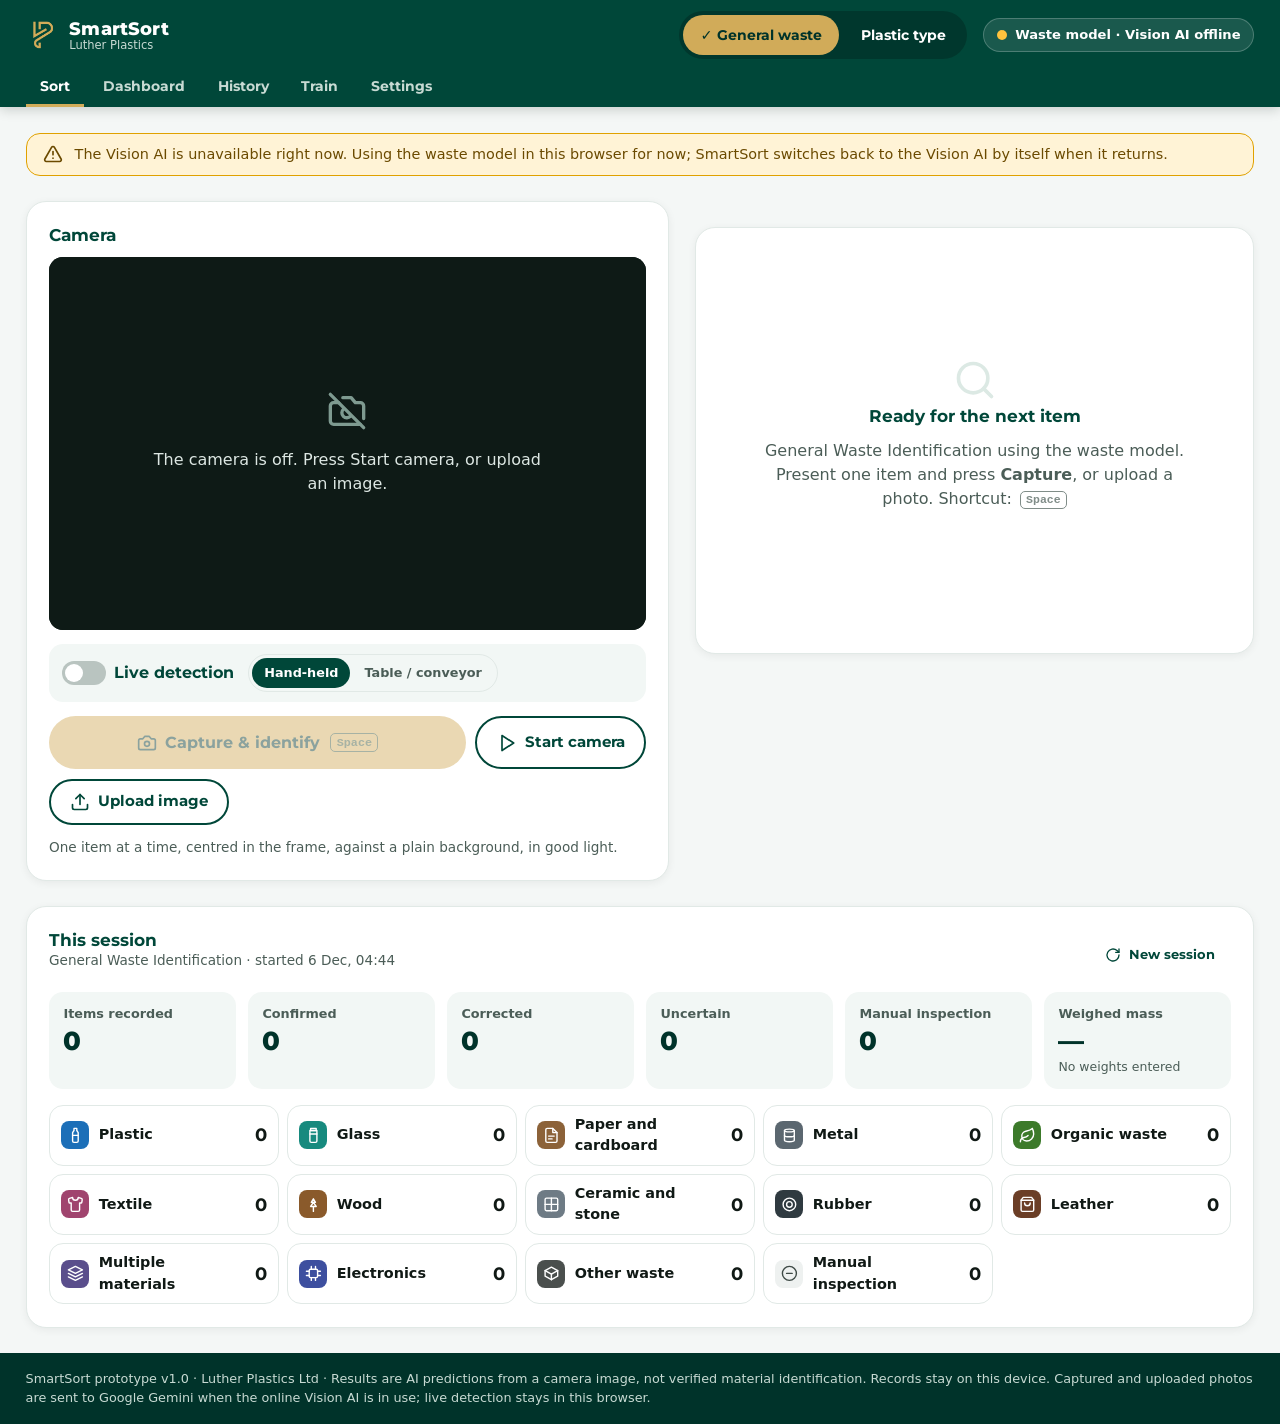
==== commit 02b8aa39: "Use Gemini through a free Cloudflare Worker for the online Vision AI The website no longer needs a P" ====
--- a/index.html
+++ b/index.html
@@ -108,7 +108,7 @@
   </main>
 
   <footer class="footer">
-    <p>SmartSort prototype v1.0 &middot; Luther Plastics Ltd &middot; Results are AI predictions from a camera image, not verified material identification. Records and photos stay on this device unless the cloud engine is switched on.</p>
+    <p>SmartSort prototype v1.0 &middot; Luther Plastics Ltd &middot; Results are AI predictions from a camera image, not verified material identification. Records stay on this device. Captured and uploaded photos are sent to Google Gemini when the online Vision AI is in use; live detection stays in this browser.</p>
   </footer>
 
   <div class="toast" id="toast" role="status" aria-live="polite"></div>
